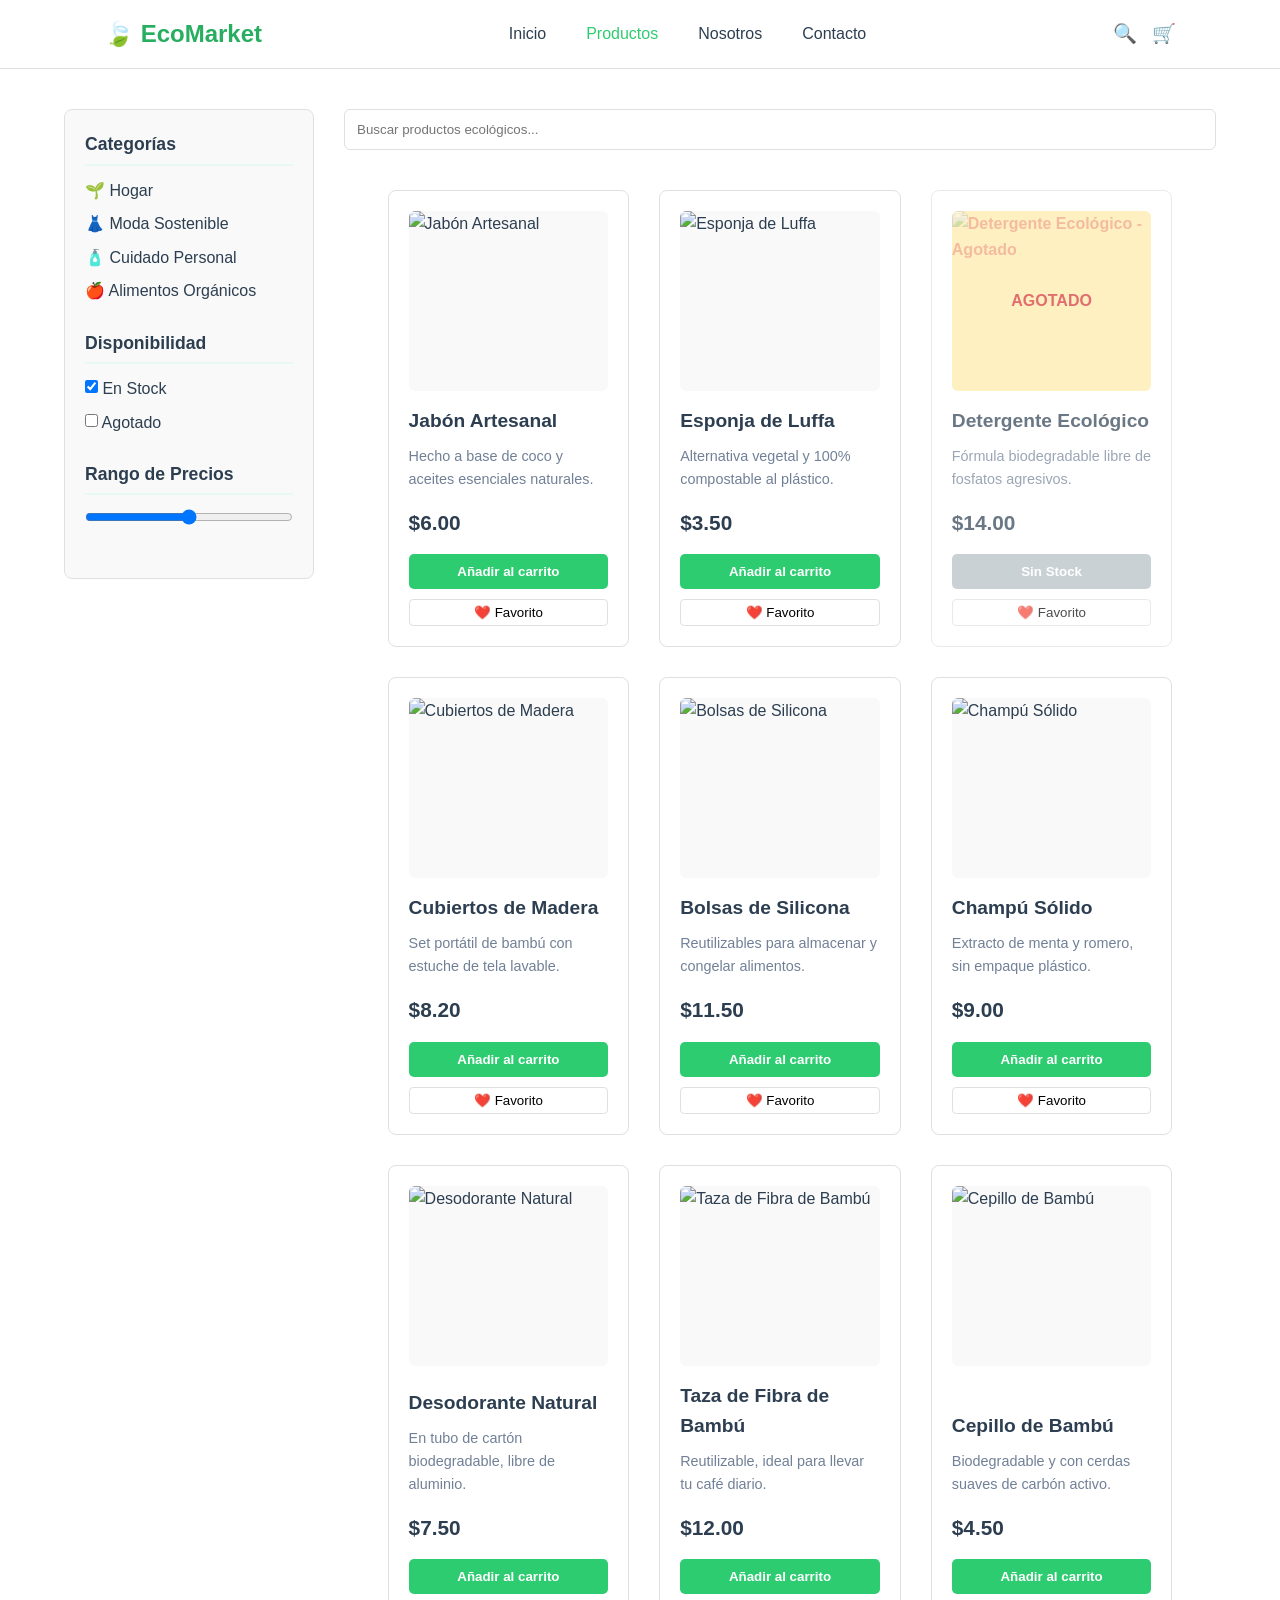
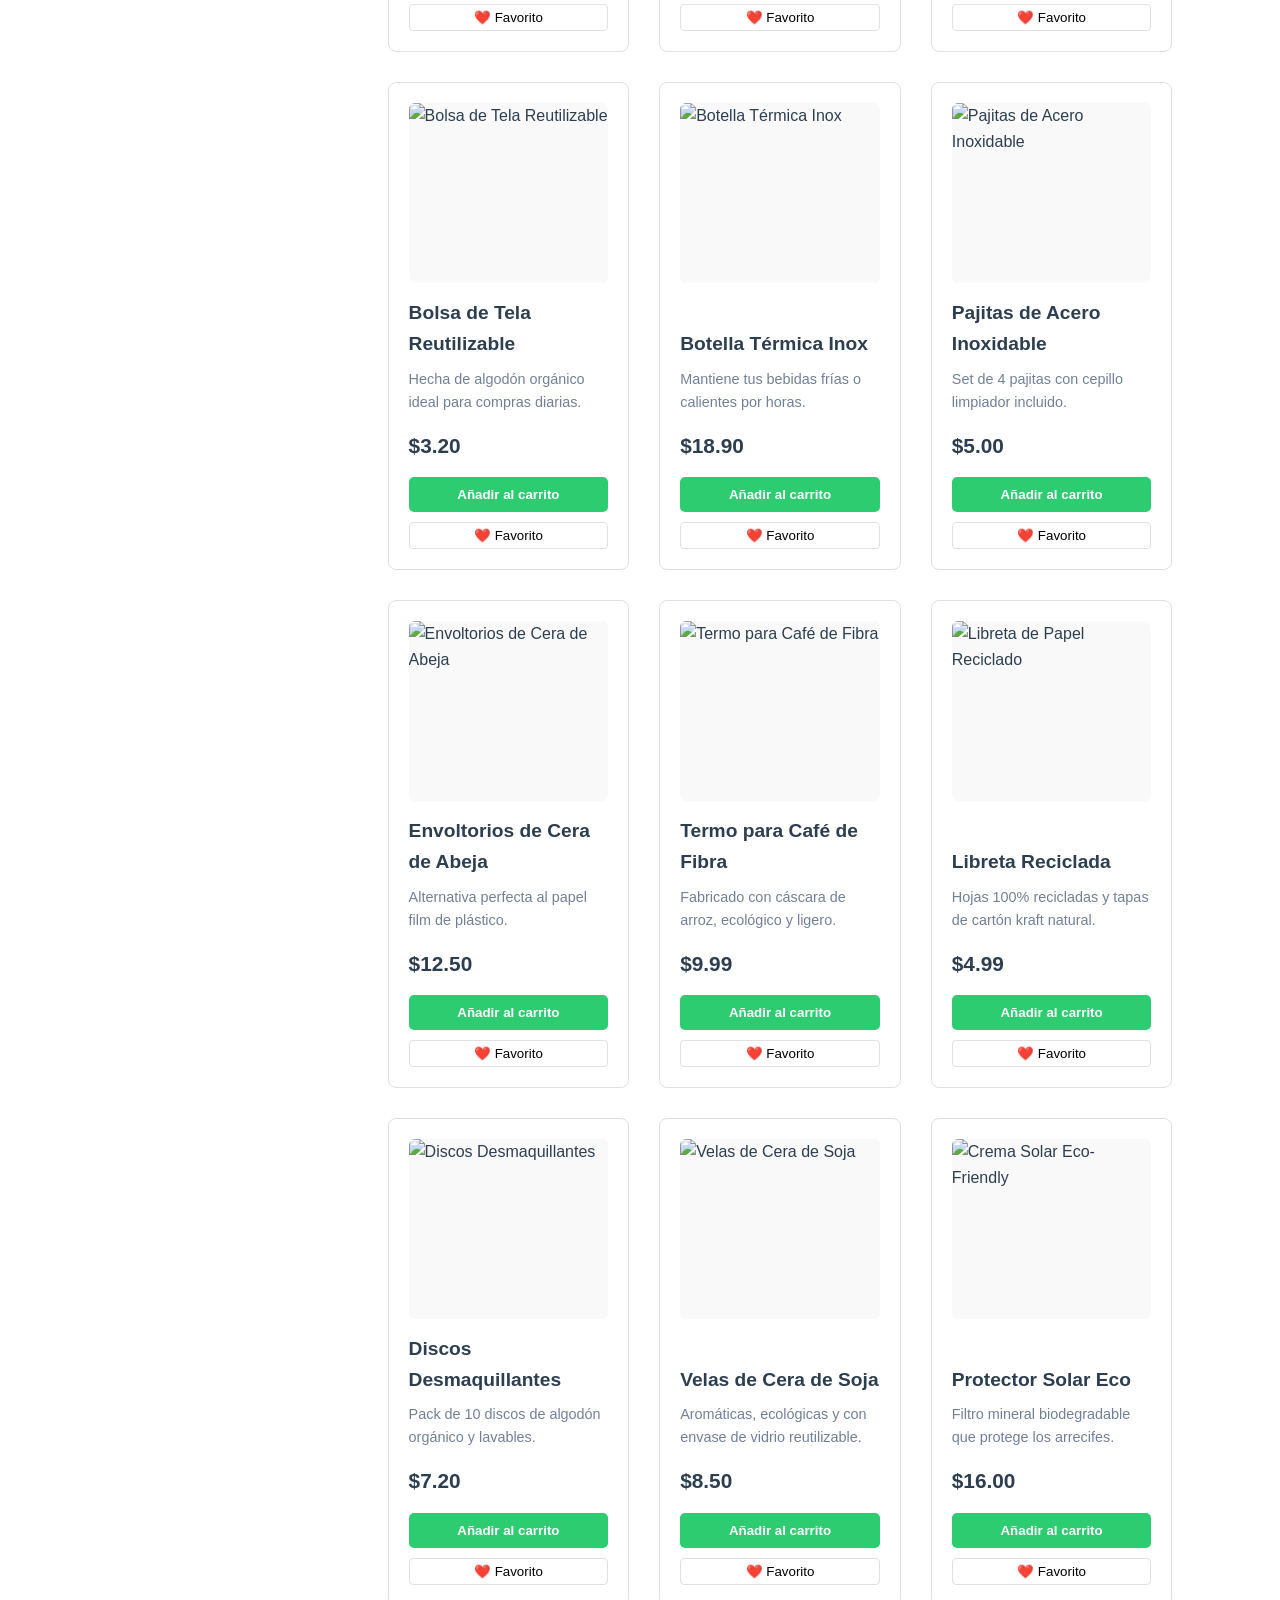
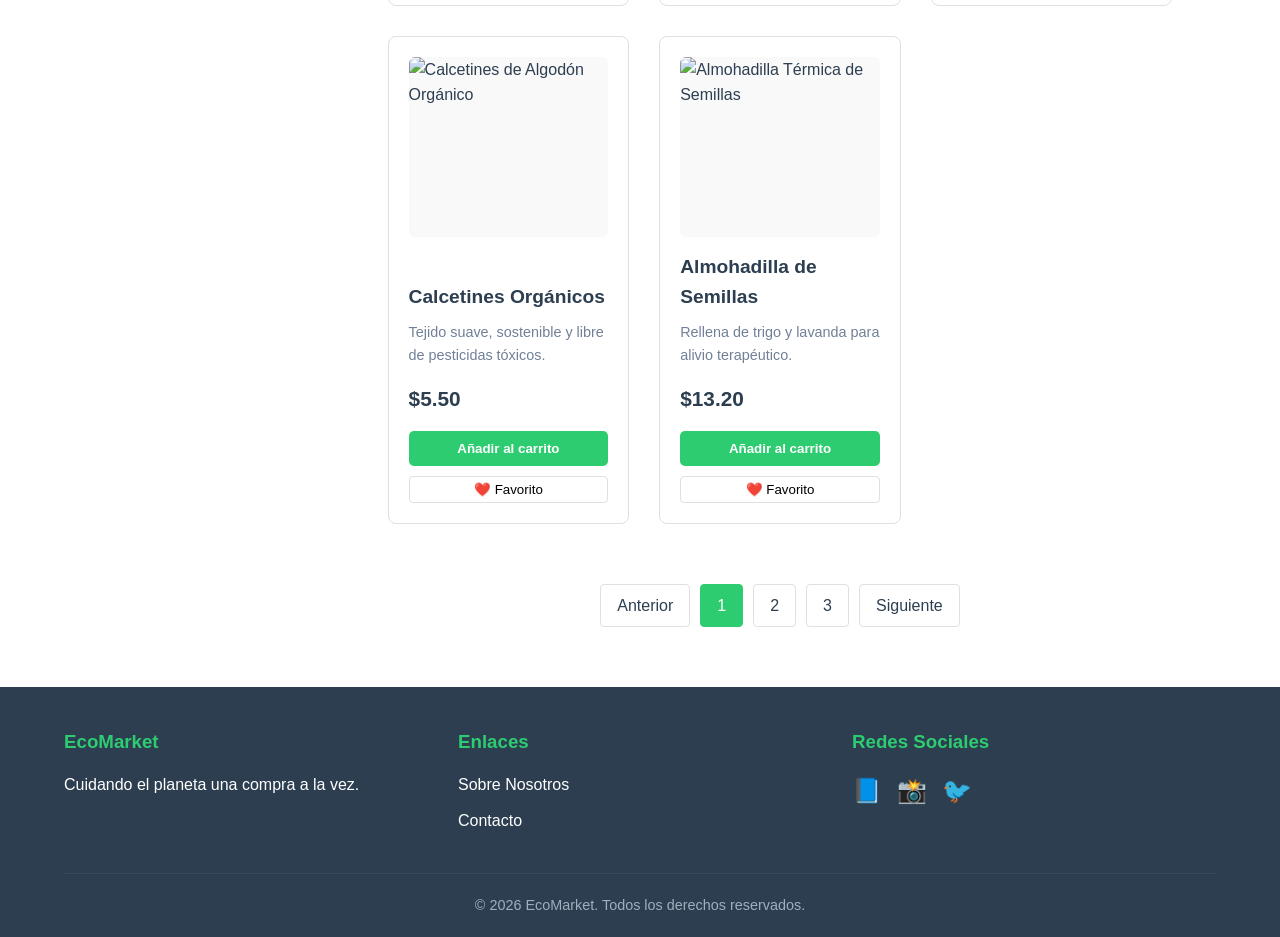
==== views/productos.html @ 6f1f68f2 "Actualizacion dia viernes" ====
<!DOCTYPE html>
<html lang="es">
<head>
    <meta charset="UTF-8">
    <meta name="viewport" content="width=device-width, initial-scale=1.0">
    <title>Catálogo de Productos - EcoMarket</title>
    <link rel="stylesheet" href="../css/main.css">
</head>
<body>

    <header class="main-header">
        <div class="container header-container">
            <div class="logo">🍃 EcoMarket</div>
            <nav class="nav-menu">
                <a href="../index.html" class="nav-link">Inicio</a>
                <a href="productos.html" class="nav-link active">Productos</a>
                <a href="sobre-nosotros.html" class="nav-link">Nosotros</a>
                <a href="contacto.html" class="nav-link">Contacto</a>
            </nav>
            <div class="header-actions">
                <span>🔍</span>
                <span>🛒</span>
            </div>
        </div>
    </header>

    <div class="container catalog-container">
        
        <aside class="sidebar-filters">
            <div class="filter-group">
                <h3>Categorías</h3>
                <ul>
                    <li>🌱 Hogar</li>
                    <li>👗 Moda Sostenible</li>
                    <li>🧴 Cuidado Personal</li>
                    <li>🍎 Alimentos Orgánicos</li>
                </ul>
            </div>
            <div class="filter-group">
                <h3>Disponibilidad</h3>
                <ul>
                    <li><input type="checkbox" checked> En Stock</li>
                    <li><input type="checkbox"> Agotado</li>
                </ul>
            </div>
            <div class="filter-group">
                <h3>Rango de Precios</h3>
                <input type="range" min="0" max="50" style="width: 100%;">
            </div>
        </aside>

        <main>
            <div class="search-bar-container">
                <input type="text" class="search-input" placeholder="Buscar productos ecológicos...">
            </div>

            <div class="product-grid">
                
                <article class="product-card">
                    <div class="product-img">
                        <img src="../imagen/jabon-artesanal.jpg" alt="Jabón Artesanal" class="img-content">
                    </div>
                    <div class="product-info">
                        <h4>Jabón Artesanal</h4>
                        <p class="product-desc">Hecho a base de coco y aceites esenciales naturales.</p>
                        <div class="product-price">$6.00</div>
                        <button class="btn">Añadir al carrito</button>
                        <button class="btn-fav">❤️ Favorito</button>
                    </div>
                </article>

                <article class="product-card">
                    <div class="product-img">
                        <img src="" alt="Esponja de Luffa" class="img-content">
                    </div>
                    <div class="product-info">
                        <h4>Esponja de Luffa</h4>
                        <p class="product-desc">Alternativa vegetal y 100% compostable al plástico.</p>
                        <div class="product-price">$3.50</div>
                        <button class="btn">Añadir al carrito</button>
                        <button class="btn-fav">❤️ Favorito</button>
                    </div>
                </article>

                <article class="product-card" style="opacity: 0.7;">
                    <div class="product-img" style="background-color: #ffeaa7; color: #d63031; font-weight: bold; position: relative;">
                        <img src="../imagen/detergente-ecologico.jpg" alt="Detergente Ecológico - Agotado" class="img-content" style="opacity: 0.4;">
                        <span style="position: absolute; top: 50%; left: 50%; transform: translate(-50%, -50%); z-index: 2;">AGOTADO</span>
                    </div>
                    <div class="product-info">
                        <h4>Detergente Ecológico</h4>
                        <p class="product-desc">Fórmula biodegradable libre de fosfatos agresivos.</p>
                        <div class="product-price">$14.00</div>
                        <button class="btn" style="background-color: #b2bec3; cursor: not-allowed;">Sin Stock</button>
                        <button class="btn-fav">❤️ Favorito</button>
                    </div>
                </article>

                <article class="product-card">
                    <div class="product-img">
                        <img src="../imagen/cubiertos-madera.jpg" alt="Cubiertos de Madera" class="img-content">
                    </div>
                    <div class="product-info">
                        <h4>Cubiertos de Madera</h4>
                        <p class="product-desc">Set portátil de bambú con estuche de tela lavable.</p>
                        <div class="product-price">$8.20</div>
                        <button class="btn">Añadir al carrito</button>
                        <button class="btn-fav">❤️ Favorito</button>
                    </div>
                </article>

                <article class="product-card">
                    <div class="product-img">
                        <img src="../imagen/bolsas-silicona.jpg" alt="Bolsas de Silicona" class="img-content">
                    </div>
                    <div class="product-info">
                        <h4>Bolsas de Silicona</h4>
                        <p class="product-desc">Reutilizables para almacenar y congelar alimentos.</p>
                        <div class="product-price">$11.50</div>
                        <button class="btn">Añadir al carrito</button>
                        <button class="btn-fav">❤️ Favorito</button>
                    </div>
                </article>

                <article class="product-card">
                    <div class="product-img">
                        <img src="../imagen/champu-solido.jpg" alt="Champú Sólido" class="img-content">
                    </div>
                    <div class="product-info">
                        <h4>Champú Sólido</h4>
                        <p class="product-desc">Extracto de menta y romero, sin empaque plástico.</p>
                        <div class="product-price">$9.00</div>
                        <button class="btn">Añadir al carrito</button>
                        <button class="btn-fav">❤️ Favorito</button>
                    </div>
                </article>

                <article class="product-card">
                    <div class="product-img">
                        <img src="../imagen/desodorante-natural.jpg" alt="Desodorante Natural" class="img-content">
                    </div>
                    <div class="product-info">
                        <h4>Desodorante Natural</h4>
                        <p class="product-desc">En tubo de cartón biodegradable, libre de aluminio.</p>
                        <div class="product-price">$7.50</div>
                        <button class="btn">Añadir al carrito</button>
                        <button class="btn-fav">❤️ Favorito</button>
                    </div>
                </article>

                <article class="product-card">
                    <div class="product-img">
                        <img src="../imagen/taza-bambu.jpg" alt="Taza de Fibra de Bambú" class="img-content">
                    </div>
                    <div class="product-info">
                        <h4>Taza de Fibra de Bambú</h4>
                        <p class="product-desc">Reutilizable, ideal para llevar tu café diario.</p>
                        <div class="product-price">$12.00</div>
                        <button class="btn">Añadir al carrito</button>
                        <button class="btn-fav">❤️ Favorito</button>
                    </div>
                </article>

                <article class="product-card">
                    <div class="product-img">
                        <img src="../imagen/cepillo-bambu.jpg" alt="Cepillo de Bambú" class="img-content">
                    </div>
                    <div class="product-info">
                        <h4>Cepillo de Bambú</h4>
                        <p class="product-desc">Biodegradable y con cerdas suaves de carbón activo.</p>
                        <div class="product-price">$4.50</div>
                        <button class="btn">Añadir al carrito</button>
                        <button class="btn-fav">❤️ Favorito</button>
                    </div>
                </article>

                <article class="product-card">
                    <div class="product-img">
                        <img src="../imagen/bolsa-tela.jpg" alt="Bolsa de Tela Reutilizable" class="img-content">
                    </div>
                    <div class="product-info">
                        <h4>Bolsa de Tela Reutilizable</h4>
                        <p class="product-desc">Hecha de algodón orgánico ideal para compras diarias.</p>
                        <div class="product-price">$3.20</div>
                        <button class="btn">Añadir al carrito</button>
                        <button class="btn-fav">❤️ Favorito</button>
                    </div>
                </article>

                <article class="product-card">
                    <div class="product-img">
                        <img src="../imagen/botella-termica.jpg" alt="Botella Térmica Inox" class="img-content">
                    </div>
                    <div class="product-info">
                        <h4>Botella Térmica Inox</h4>
                        <p class="product-desc">Mantiene tus bebidas frías o calientes por horas.</p>
                        <div class="product-price">$18.90</div>
                        <button class="btn">Añadir al carrito</button>
                        <button class="btn-fav">❤️ Favorito</button>
                    </div>
                </article>

                <article class="product-card">
                    <div class="product-img">
                        <img src="../imagen/pajitas-acero.jpg" alt="Pajitas de Acero Inoxidable" class="img-content">
                    </div>
                    <div class="product-info">
                        <h4>Pajitas de Acero Inoxidable</h4>
                        <p class="product-desc">Set de 4 pajitas con cepillo limpiador incluido.</p>
                        <div class="product-price">$5.00</div>
                        <button class="btn">Añadir al carrito</button>
                        <button class="btn-fav">❤️ Favorito</button>
                    </div>
                </article>

                <article class="product-card">
                    <div class="product-img">
                        <img src="../imagen/envoltorios-cera.jpg" alt="Envoltorios de Cera de Abeja" class="img-content">
                    </div>
                    <div class="product-info">
                        <h4>Envoltorios de Cera de Abeja</h4>
                        <p class="product-desc">Alternativa perfecta al papel film de plástico.</p>
                        <div class="product-price">$12.50</div>
                        <button class="btn">Añadir al carrito</button>
                        <button class="btn-fav">❤️ Favorito</button>
                    </div>
                </article>

                <article class="product-card">
                    <div class="product-img">
                        <img src="../imagen/termo-cafe.jpg" alt="Termo para Café de Fibra" class="img-content">
                    </div>
                    <div class="product-info">
                        <h4>Termo para Café de Fibra</h4>
                        <p class="product-desc">Fabricado con cáscara de arroz, ecológico y ligero.</p>
                        <div class="product-price">$9.99</div>
                        <button class="btn">Añadir al carrito</button>
                        <button class="btn-fav">❤️ Favorito</button>
                    </div>
                </article>

                <article class="product-card">
                    <div class="product-img">
                        <img src="../imagen/libreta-reciclada.jpg" alt="Libreta de Papel Reciclado" class="img-content">
                    </div>
                    <div class="product-info">
                        <h4>Libreta Reciclada</h4>
                        <p class="product-desc">Hojas 100% recicladas y tapas de cartón kraft natural.</p>
                        <div class="product-price">$4.99</div>
                        <button class="btn">Añadir al carrito</button>
                        <button class="btn-fav">❤️ Favorito</button>
                    </div>
                </article>

                <article class="product-card">
                    <div class="product-img">
                        <img src="../imagen/discos-desmaquillantes.jpg" alt="Discos Desmaquillantes" class="img-content">
                    </div>
                    <div class="product-info">
                        <h4>Discos Desmaquillantes</h4>
                        <p class="product-desc">Pack de 10 discos de algodón orgánico y lavables.</p>
                        <div class="product-price">$7.20</div>
                        <button class="btn">Añadir al carrito</button>
                        <button class="btn-fav">❤️ Favorito</button>
                    </div>
                </article>

                <article class="product-card">
                    <div class="product-img">
                        <img src="../imagen/velas-soja.jpg" alt="Velas de Cera de Soja" class="img-content">
                    </div>
                    <div class="product-info">
                        <h4>Velas de Cera de Soja</h4>
                        <p class="product-desc">Aromáticas, ecológicas y con envase de vidrio reutilizable.</p>
                        <div class="product-price">$8.50</div>
                        <button class="btn">Añadir al carrito</button>
                        <button class="btn-fav">❤️ Favorito</button>
                    </div>
                </article>

                <article class="product-card">
                    <div class="product-img">
                        <img src="../imagen/crema-solar.jpg" alt="Crema Solar Eco-Friendly" class="img-content">
                    </div>
                    <div class="product-info">
                        <h4>Protector Solar Eco</h4>
                        <p class="product-desc">Filtro mineral biodegradable que protege los arrecifes.</p>
                        <div class="product-price">$16.00</div>
                        <button class="btn">Añadir al carrito</button>
                        <button class="btn-fav">❤️ Favorito</button>
                    </div>
                </article>

                <article class="product-card">
                    <div class="product-img">
                        <img src="../imagen/calcetines-organicos.jpg" alt="Calcetines de Algodón Orgánico" class="img-content">
                    </div>
                    <div class="product-info">
                        <h4>Calcetines Orgánicos</h4>
                        <p class="product-desc">Tejido suave, sostenible y libre de pesticidas tóxicos.</p>
                        <div class="product-price">$5.50</div>
                        <button class="btn">Añadir al carrito</button>
                        <button class="btn-fav">❤️ Favorito</button>
                    </div>
                </article>

                <article class="product-card">
                    <div class="product-img">
                        <img src="../imagen/almohadilla-semillas.jpg" alt="Almohadilla Térmica de Semillas" class="img-content">
                    </div>
                    <div class="product-info">
                        <h4>Almohadilla de Semillas</h4>
                        <p class="product-desc">Rellena de trigo y lavanda para alivio terapéutico.</p>
                        <div class="product-price">$13.20</div>
                        <button class="btn">Añadir al carrito</button>
                        <button class="btn-fav">❤️ Favorito</button>
                    </div>
                </article>

            </div>

            <div class="pagination">
                <a href="#" class="page-link">Anterior</a>
                <a href="#" class="page-link active">1</a>
                <a href="#" class="page-link">2</a>
                <a href="#" class="page-link">3</a>
                <a href="#" class="page-link">Siguiente</a>
            </div>
        </main>
    </div>

    <footer class="main-footer">
        <div class="container footer-grid">
            <div class="footer-section">
                <h3>EcoMarket</h3>
                <p>Cuidando el planeta una compra a la vez.</p>
            </div>
            <div class="footer-section">
                <h3>Enlaces</h3>
                <ul>
                    <li><a href="sobre-nosotros.html">Sobre Nosotros</a></li>
                    <li><a href="contacto.html">Contacto</a></li>
                </ul>
            </div>
            <div class="footer-section">
                <h3>Redes Sociales</h3>
                <div style="font-size: 1.5rem; display: flex; gap: 15px;">
                    <a href="#" class="social-icon">📘</a>
                    <a href="#" class="social-icon">📸</a>
                    <a href="#" class="social-icon">🐦</a>
                </div>
            </div>
        </div>
        <div class="footer-bottom">
            <p>&copy; 2026 EcoMarket. Todos los derechos reservados.</p>
        </div>
    </footer>

</body>
</html>
---- css/main.css ----
/* ==========================================
   1. CONFIGURACIÓN BASE Y VARIABLES
   ========================================== */
   * {
    margin: 0;
    padding: 0;
    box-sizing: border-box;
    font-family: 'Segoe UI', Tahoma, Geneva, Verdana, sans-serif;
}

:root {
    --verde-principal: #2ecc71;
    --verde-oscuro: #27ae60;
    --verde-suave: #e8f8f5;
    --gris-oscuro: #2c3e50;
    --gris-claro: #f9f9f9;
    --blanco: #ffffff;
    --borde: #e0e0e0;
    --alerta-error: #e74c3c;
}

body {
    background-color: var(--blanco);
    color: var(--gris-oscuro);
    line-height: 1.6;
}

a {
    text-decoration: none;
    color: inherit;
}

img {
    max-width: 100%;
    display: block;
}


/* ==========================================
   2. ESTILOS DE TU INICIO (HOME) & HERO
   ========================================== */
.hero {
    background-color: var(--verde-suave); /* Fondo verde clarito */
    padding: 80px 0;
    text-align: center; 
    display: flex;
    flex-direction: column;
    align-items: center;
    justify-content: center;
    width: 100%;
}

.hero-content {
    max-width: 800px; 
    margin: 0 auto;
}

.hero-content h1 {
    font-size: 2.5rem;
    color: var(--gris-oscuro);
    margin-bottom: 15px;
    font-weight: 700;
}

.hero-content p {
    font-size: 1.2rem;
    color: #555555;
    margin-bottom: 25px;
}

.section-title {
    text-align: center;
    margin: 50px 0 30px;
    font-size: 2rem;
    color: var(--gris-oscuro);
    position: relative;
}

.section-title::after {
    content: '';
    display: block;
    width: 60px;
    height: 3px;
    background-color: var(--verde-principal);
    margin: 10px auto 0;
    border-radius: 2px;
}


/* ==========================================
   3. MENÚ DE NAVEGACIÓN SUPERIOR (HEADER)
   ========================================== */
.main-header {
    background-color: var(--blanco);
    border-bottom: 1px solid var(--borde);
    position: sticky;
    top: 0;
    z-index: 1000;
    width: 100%;
}

.header-container {
    display: flex;
    justify-content: space-between; /* Separa el logo, el menú y los iconos */
    align-items: center;
    padding: 15px 5%; /* Deja un espacio limpio a los lados */
    max-width: 1200px;
    margin: 0 auto;
}

.logo {
    font-size: 1.5rem;
    font-weight: bold;
    color: var(--verde-oscuro);
}

.nav-menu {
    display: flex;
    gap: 20px; /* Separa cada enlace del menú */
}

.nav-link {
    font-weight: 500;
    color: var(--gris-oscuro);
    padding: 5px 10px;
    transition: color 0.3s ease;
}

/* Cambia a color verde cuando pasamos el mouse o está activo */
.nav-link:hover, .nav-link.active {
    color: var(--verde-principal);
}

.header-actions {
    display: flex;
    gap: 15px;
    font-size: 1.2rem;
}


/* ==========================================
   4. GRID RESPONSIVO DE PRODUCTOS
   ========================================== */
.product-grid {
    display: grid;
    grid-template-columns: 1fr; /* 1 columna en celulares */
    gap: 30px;
    padding: 20px 5%;
    max-width: 1200px;
    margin: 0 auto;
}

/* Cambia a 2 columnas en tablets */
@media (min-width: 768px) {
    .product-grid {
        grid-template-columns: repeat(2, 1fr);
    }
}

/* Cambia a 3 columnas en computadores grandes */
@media (min-width: 1024px) {
    .product-grid, .home-grid {
        grid-template-columns: repeat(3, 1fr) !important;
    }
}

.product-card {
    background: var(--blanco);
    border: 1px solid var(--borde);
    border-radius: 8px;
    padding: 20px;
    display: flex;
    flex-direction: column;
    justify-content: space-between;
    transition: transform 0.3s ease, box-shadow 0.3s ease;
}

.product-card:hover {
    transform: translateY(-5px);
    box-shadow: 0 10px 20px rgba(0, 0, 0, 0.05);
}

.product-img {
    width: 100%;
    height: 180px;
    background-color: var(--gris-claro);
    display: flex;
    align-items: center;
    justify-content: center;
    overflow: hidden; /* Recorta la imagen si se sale de la caja */
    border-radius: 6px;
    margin-bottom: 15px;
}

/* Ajuste indispensable para tus nuevas imágenes de productos */
.img-content {
    width: 100%;
    height: 100%;
    object-fit: cover; /* Centra y adapta la foto sin deformarla */
}

.product-info h4 {
    margin-bottom: 8px;
    font-size: 1.2rem;
    color: var(--gris-oscuro);
}

.product-desc {
    font-size: 0.9rem;
    color: #718096;
    margin-bottom: 15px;
}

.product-price {
    font-weight: bold;
    color: var(--gris-oscuro);
    font-size: 1.3rem;
    margin-bottom: 15px;
}


/* ==========================================
   5. COMPONENTES: BOTONES, FAVORITOS Y PAGINACIÓN
   ========================================== */
.btn {
    display: inline-block;
    padding: 10px 20px;
    background-color: var(--verde-principal);
    color: var(--blanco);
    border-radius: 5px;
    font-weight: bold;
    text-align: center;
    transition: background-color 0.2s;
    border: none;
    cursor: pointer;
    width: 100%;
}

.btn:hover {
    background-color: var(--verde-oscuro);
}

.btn-fav {
    background: none;
    border: 1px solid var(--borde);
    padding: 5px 10px;
    border-radius: 4px;
    margin-top: 10px;
    cursor: pointer;
    width: 100%;
    transition: all 0.2s;
}

.btn-fav:active { 
    background-color: #ff7675; 
    color: white; 
    border-color: #ff7675;
}

.pagination { 
    display: flex; 
    justify-content: center; 
    gap: 10px; 
    margin-top: 40px; 
}

.page-link {
    padding: 8px 16px;
    border: 1px solid var(--borde);
    border-radius: 4px;
}

.page-link.active, .page-link:hover {
    background-color: var(--verde-principal);
    color: var(--blanco);
    border-color: var(--verde-principal);
}


/* ==========================================
   6. VISTA ESPECÍFICA: ESTRUCTURA DEL CATÁLOGO
   ========================================== */
.catalog-container {
    display: grid;
    grid-template-columns: 1fr;
    gap: 30px;
    margin-top: 40px;
    padding: 0 5%;
}

@media (min-width: 768px) {
    .catalog-container {
        grid-template-columns: 250px 1fr;
    }
}

.sidebar-filters {
    background-color: var(--gris-claro);
    padding: 20px;
    border-radius: 8px;
    border: 1px solid var(--borde);
    height: fit-content;
    position: sticky;
    top: 90px;
}

.filter-group { margin-bottom: 25px; }

.filter-group h3 {
    font-size: 1.1rem;
    margin-bottom: 12px;
    color: var(--gris-oscuro);
    border-bottom: 2px solid var(--verde-suave);
    padding-bottom: 5px;
}

.filter-group ul { list-style: none; }
.filter-group ul li { margin-bottom: 8px; cursor: pointer; }
.filter-group ul li:hover { color: var(--verde-principal); }

.search-bar-container { margin-bottom: 20px; }

.search-input {
    width: 100%;
    padding: 12px;
    border: 1px solid var(--borde);
    border-radius: 6px;
}


/* ==========================================
   7. PIE DE PÁGINA (FOOTER)
   ========================================== */
.main-footer {
    background-color: var(--gris-oscuro);
    color: var(--blanco);
    padding: 40px 5% 20px;
    margin-top: 60px;
    width: 100%;
}

.footer-grid {
    display: grid;
    grid-template-columns: repeat(auto-fit, minmax(250px, 1fr));
    gap: 30px;
    max-width: 1200px;
    margin: 0 auto 30px;
}

.footer-section h3 {
    color: var(--verde-principal);
    margin-bottom: 15px;
}

.footer-section ul {
    list-style: none;
}

.footer-section ul li {
    margin-bottom: 10px;
}

.footer-bottom {
    text-align: center;
    border-top: 1px solid #34495e;
    padding-top: 20px;
    font-size: 0.9rem;
    color: #a0aec0;
}
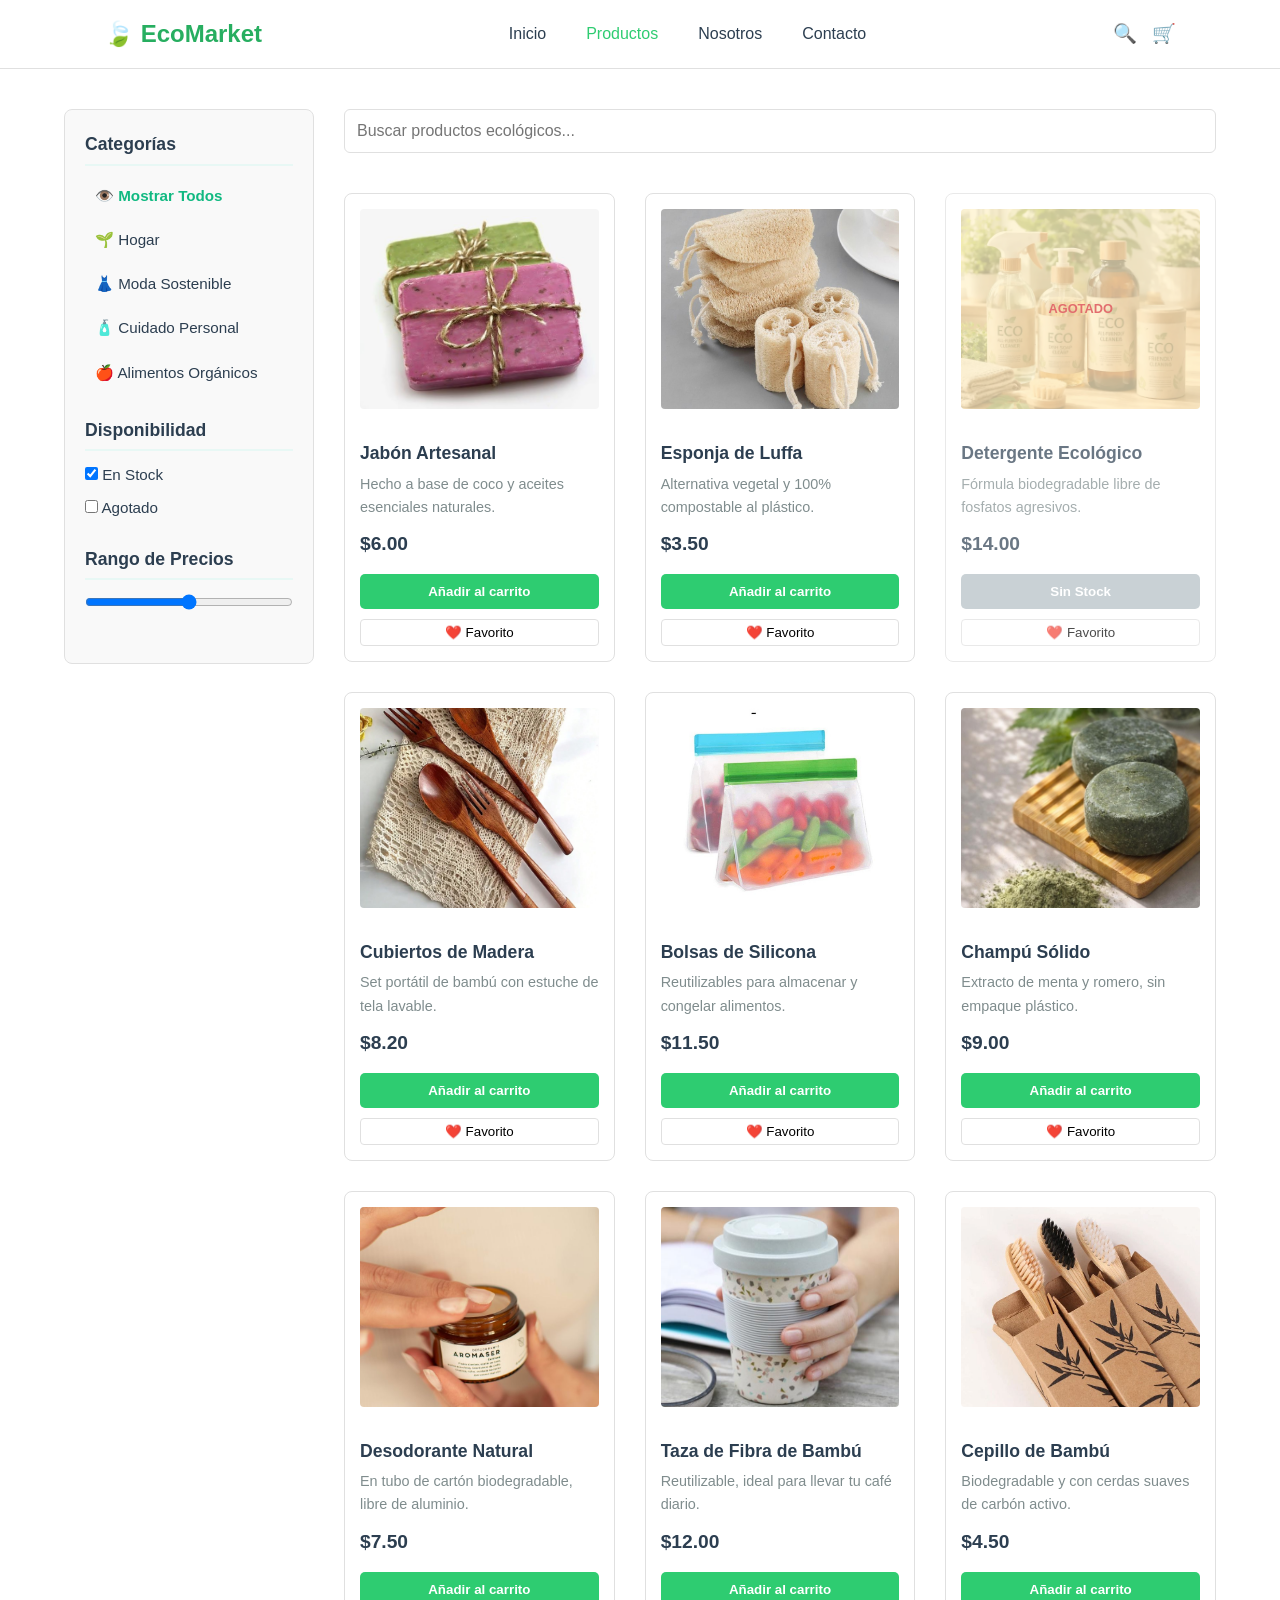
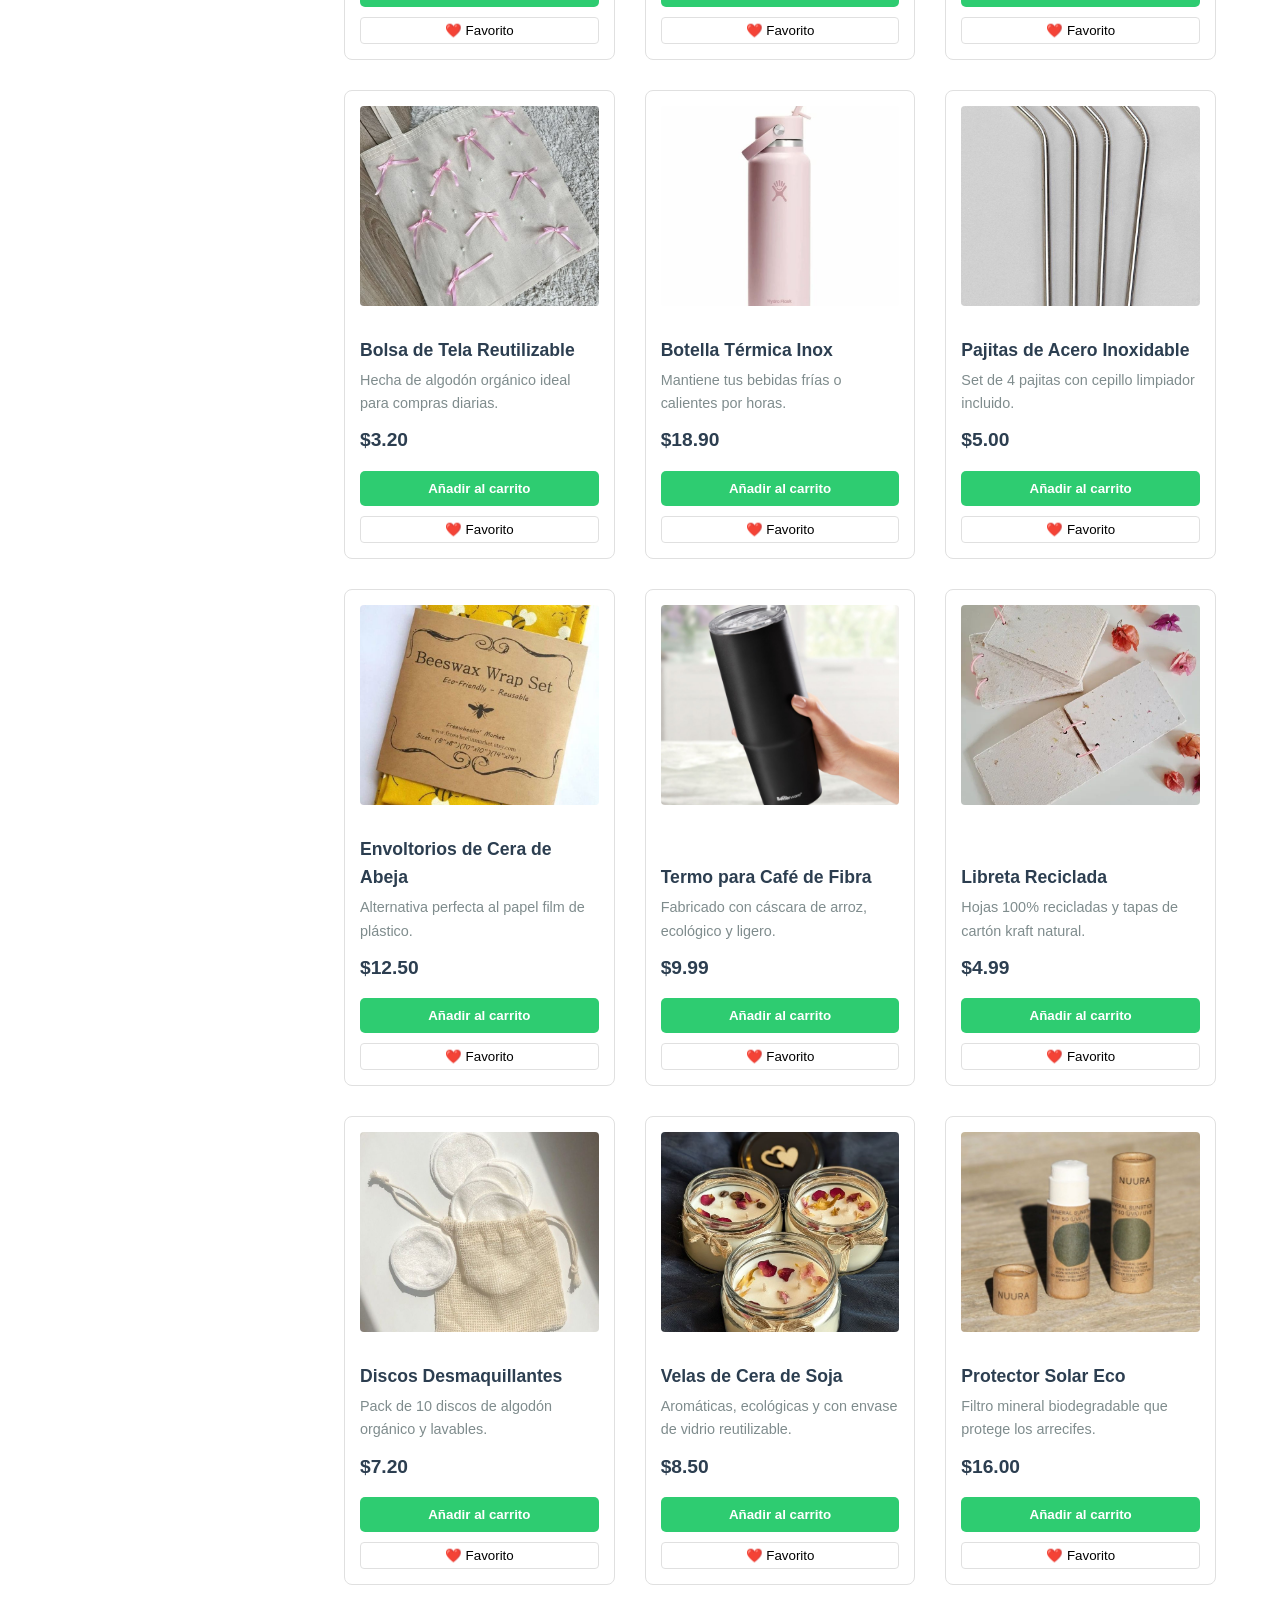
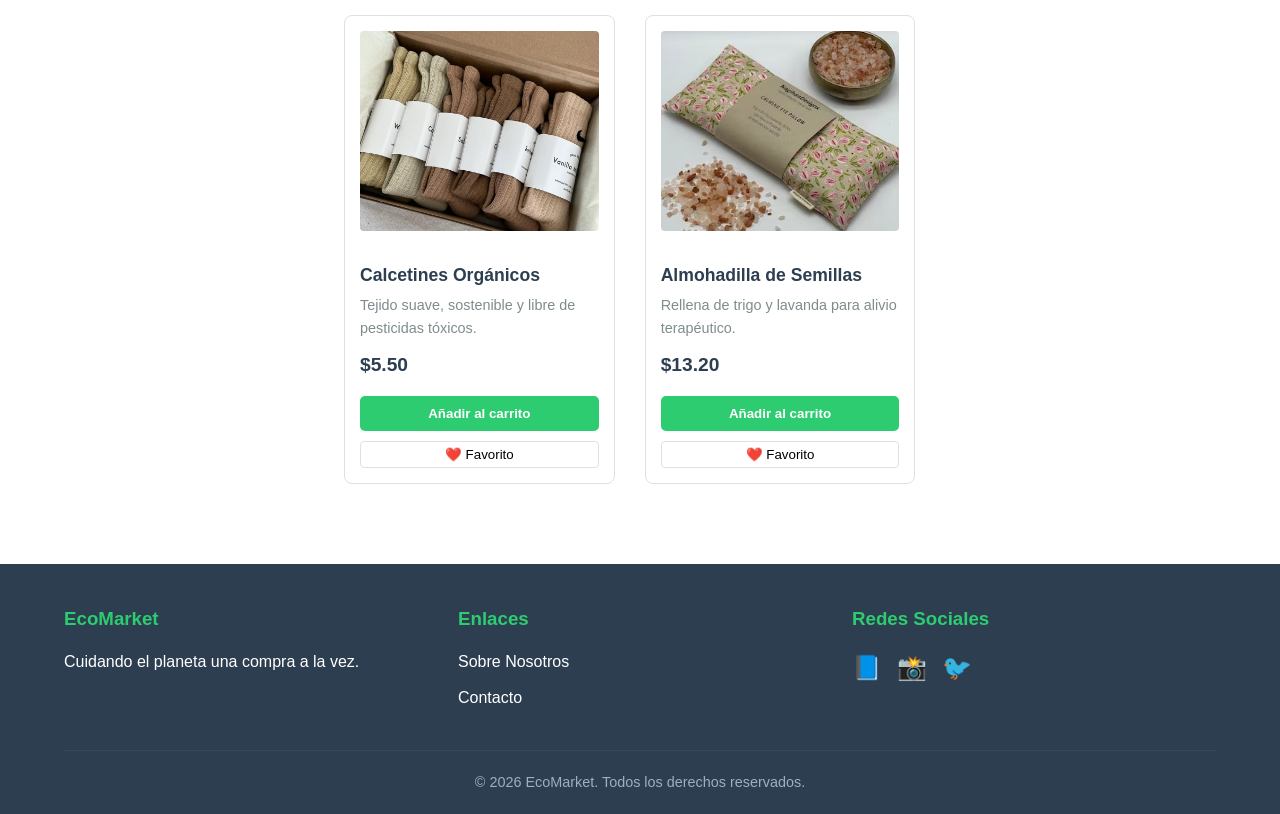
==== commit 0e8fbd10: "Se agregaron algunos botones y detalles" ====
--- a/views/productos.html
+++ b/views/productos.html
@@ -4,9 +4,23 @@
     <meta charset="UTF-8">
     <meta name="viewport" content="width=device-width, initial-scale=1.0">
     <title>Catálogo de Productos - EcoMarket</title>
-    <link rel="stylesheet" href="../css/main.css">
+    <head>
+        <meta charset="UTF-8">
+        <meta name="viewport" content="width=device-width, initial-scale=1.0">
+        <title>Catálogo de Productos - EcoMarket</title>
+        <!-- Asegúrate de tener estas líneas para que cargue todo -->
+        <link rel="stylesheet" href="../css/main.css">
+        <link rel="stylesheet" href="../css/layout.css">
+        <link rel="stylesheet" href="../css/componentes.css">
+    </head>
 </head>
 <body>
+
+    <input type="radio" name="filtro-eco" id="ver-todos" checked>
+    <input type="radio" name="filtro-eco" id="ver-hogar">
+    <input type="radio" name="filtro-eco" id="ver-moda">
+    <input type="radio" name="filtro-eco" id="ver-cuidado">
+    <input type="radio" name="filtro-eco" id="ver-alimentos">
 
     <header class="main-header">
         <div class="container header-container">
@@ -29,11 +43,12 @@
         <aside class="sidebar-filters">
             <div class="filter-group">
                 <h3>Categorías</h3>
-                <ul>
-                    <li>🌱 Hogar</li>
-                    <li>👗 Moda Sostenible</li>
-                    <li>🧴 Cuidado Personal</li>
-                    <li>🍎 Alimentos Orgánicos</li>
+                <ul class="categorias-lista">
+                    <li><label for="ver-todos" class="lbl-cat">👁️ Mostrar Todos</label></li>
+                    <li><label for="ver-hogar" class="lbl-cat">🌱 Hogar</label></li>
+                    <li><label for="ver-moda" class="lbl-cat">👗 Moda Sostenible</label></li>
+                    <li><label for="ver-cuidado" class="lbl-cat">🧴 Cuidado Personal</label></li>
+                    <li><label for="ver-alimentos" class="lbl-cat">🍎 Alimentos Orgánicos</label></li>
                 </ul>
             </div>
             <div class="filter-group">
@@ -56,9 +71,9 @@
 
             <div class="product-grid">
                 
-                <article class="product-card">
-                    <div class="product-img">
-                        <img src="../imagen/jabon-artesanal.jpg" alt="Jabón Artesanal" class="img-content">
+                <article class="product-card cat-cuidado">
+                    <div class="product-img">
+                        <img src="../img/jabon.jpg" alt="Jabón Artesanal" class="img-content">
                     </div>
                     <div class="product-info">
                         <h4>Jabón Artesanal</h4>
@@ -69,9 +84,9 @@
                     </div>
                 </article>
 
-                <article class="product-card">
-                    <div class="product-img">
-                        <img src="" alt="Esponja de Luffa" class="img-content">
+                <article class="product-card cat-hogar">
+                    <div class="product-img">
+                        <img src="../img/esponja.jpg" alt="Esponja de Luffa" class="img-content">
                     </div>
                     <div class="product-info">
                         <h4>Esponja de Luffa</h4>
@@ -82,9 +97,9 @@
                     </div>
                 </article>
 
-                <article class="product-card" style="opacity: 0.7;">
+                <article class="product-card cat-hogar" style="opacity: 0.7;">
                     <div class="product-img" style="background-color: #ffeaa7; color: #d63031; font-weight: bold; position: relative;">
-                        <img src="../imagen/detergente-ecologico.jpg" alt="Detergente Ecológico - Agotado" class="img-content" style="opacity: 0.4;">
+                        <img src="../img/detergente.jpg" alt="Detergente Ecológico - Agotado" class="img-content" style="opacity: 0.4;">
                         <span style="position: absolute; top: 50%; left: 50%; transform: translate(-50%, -50%); z-index: 2;">AGOTADO</span>
                     </div>
                     <div class="product-info">
@@ -96,9 +111,9 @@
                     </div>
                 </article>
 
-                <article class="product-card">
-                    <div class="product-img">
-                        <img src="../imagen/cubiertos-madera.jpg" alt="Cubiertos de Madera" class="img-content">
+                <article class="product-card cat-hogar">
+                    <div class="product-img">
+                        <img src="../img/madera.jpg" alt="Cubiertos de Madera" class="img-content">
                     </div>
                     <div class="product-info">
                         <h4>Cubiertos de Madera</h4>
@@ -109,9 +124,9 @@
                     </div>
                 </article>
 
-                <article class="product-card">
-                    <div class="product-img">
-                        <img src="../imagen/bolsas-silicona.jpg" alt="Bolsas de Silicona" class="img-content">
+                <article class="product-card cat-alimentos">
+                    <div class="product-img">
+                        <img src="../img/bolsas de silicona.jpg" alt="Bolsas de Silicona" class="img-content">
                     </div>
                     <div class="product-info">
                         <h4>Bolsas de Silicona</h4>
@@ -122,9 +137,9 @@
                     </div>
                 </article>
 
-                <article class="product-card">
-                    <div class="product-img">
-                        <img src="../imagen/champu-solido.jpg" alt="Champú Sólido" class="img-content">
+                <article class="product-card cat-cuidado">
+                    <div class="product-img">
+                        <img src="../img/champo solido.jpg" alt="Champú Sólido" class="img-content">
                     </div>
                     <div class="product-info">
                         <h4>Champú Sólido</h4>
@@ -135,9 +150,9 @@
                     </div>
                 </article>
 
-                <article class="product-card">
-                    <div class="product-img">
-                        <img src="../imagen/desodorante-natural.jpg" alt="Desodorante Natural" class="img-content">
+                <article class="product-card cat-cuidado">
+                    <div class="product-img">
+                        <img src="../img/desodorante.jpg" alt="Desodorante Natural" class="img-content">
                     </div>
                     <div class="product-info">
                         <h4>Desodorante Natural</h4>
@@ -148,9 +163,9 @@
                     </div>
                 </article>
 
-                <article class="product-card">
-                    <div class="product-img">
-                        <img src="../imagen/taza-bambu.jpg" alt="Taza de Fibra de Bambú" class="img-content">
+                <article class="product-card cat-hogar">
+                    <div class="product-img">
+                        <img src="../img/taza de bambu.jpg" alt="Taza de Fibra de Bambú" class="img-content">
                     </div>
                     <div class="product-info">
                         <h4>Taza de Fibra de Bambú</h4>
@@ -161,9 +176,9 @@
                     </div>
                 </article>
 
-                <article class="product-card">
-                    <div class="product-img">
-                        <img src="../imagen/cepillo-bambu.jpg" alt="Cepillo de Bambú" class="img-content">
+                <article class="product-card cat-cuidado">
+                    <div class="product-img">
+                        <img src="../img/cepillo.jpg" alt="Cepillo de Bambú" class="img-content">
                     </div>
                     <div class="product-info">
                         <h4>Cepillo de Bambú</h4>
@@ -174,9 +189,9 @@
                     </div>
                 </article>
 
-                <article class="product-card">
-                    <div class="product-img">
-                        <img src="../imagen/bolsa-tela.jpg" alt="Bolsa de Tela Reutilizable" class="img-content">
+                <article class="product-card cat-moda">
+                    <div class="product-img">
+                        <img src="../img/bolsa de algodon.jpg" alt="Bolsa de Tela Reutilizable" class="img-content">
                     </div>
                     <div class="product-info">
                         <h4>Bolsa de Tela Reutilizable</h4>
@@ -187,9 +202,9 @@
                     </div>
                 </article>
 
-                <article class="product-card">
-                    <div class="product-img">
-                        <img src="../imagen/botella-termica.jpg" alt="Botella Térmica Inox" class="img-content">
+                <article class="product-card cat-hogar">
+                    <div class="product-img">
+                        <img src="../img/termo.jpg" alt="Botella Térmica Inox" class="img-content">
                     </div>
                     <div class="product-info">
                         <h4>Botella Térmica Inox</h4>
@@ -200,9 +215,9 @@
                     </div>
                 </article>
 
-                <article class="product-card">
-                    <div class="product-img">
-                        <img src="../imagen/pajitas-acero.jpg" alt="Pajitas de Acero Inoxidable" class="img-content">
+                <article class="product-card cat-hogar">
+                    <div class="product-img">
+                        <img src="../img/pajilla.jpg" alt="Pajitas de Acero Inoxidable" class="img-content">
                     </div>
                     <div class="product-info">
                         <h4>Pajitas de Acero Inoxidable</h4>
@@ -213,9 +228,9 @@
                     </div>
                 </article>
 
-                <article class="product-card">
-                    <div class="product-img">
-                        <img src="../imagen/envoltorios-cera.jpg" alt="Envoltorios de Cera de Abeja" class="img-content">
+                <article class="product-card cat-alimentos">
+                    <div class="product-img">
+                        <img src="../img/envoltorios.jpg" alt="Envoltorios de Cera de Abeja" class="img-content">
                     </div>
                     <div class="product-info">
                         <h4>Envoltorios de Cera de Abeja</h4>
@@ -226,9 +241,9 @@
                     </div>
                 </article>
 
-                <article class="product-card">
-                    <div class="product-img">
-                        <img src="../imagen/termo-cafe.jpg" alt="Termo para Café de Fibra" class="img-content">
+                <article class="product-card cat-hogar">
+                    <div class="product-img">
+                        <img src="../img/termo cafe.jpg" alt="Termo para Café de Fibra" class="img-content">
                     </div>
                     <div class="product-info">
                         <h4>Termo para Café de Fibra</h4>
@@ -239,9 +254,9 @@
                     </div>
                 </article>
 
-                <article class="product-card">
-                    <div class="product-img">
-                        <img src="../imagen/libreta-reciclada.jpg" alt="Libreta de Papel Reciclado" class="img-content">
+                <article class="product-card cat-hogar">
+                    <div class="product-img">
+                        <img src="../img/libreta.jpg" alt="Libreta de Papel Reciclado" class="img-content">
                     </div>
                     <div class="product-info">
                         <h4>Libreta Reciclada</h4>
@@ -252,9 +267,9 @@
                     </div>
                 </article>
 
-                <article class="product-card">
-                    <div class="product-img">
-                        <img src="../imagen/discos-desmaquillantes.jpg" alt="Discos Desmaquillantes" class="img-content">
+                <article class="product-card cat-cuidado">
+                    <div class="product-img">
+                        <img src="../img/disco desmaquillante.jpg" alt="Discos Desmaquillantes" class="img-content">
                     </div>
                     <div class="product-info">
                         <h4>Discos Desmaquillantes</h4>
@@ -265,9 +280,9 @@
                     </div>
                 </article>
 
-                <article class="product-card">
-                    <div class="product-img">
-                        <img src="../imagen/velas-soja.jpg" alt="Velas de Cera de Soja" class="img-content">
+                <article class="product-card cat-hogar">
+                    <div class="product-img">
+                        <img src="../img/velas de soja.jpg" alt="Velas de Cera de Soja" class="img-content">
                     </div>
                     <div class="product-info">
                         <h4>Velas de Cera de Soja</h4>
@@ -278,9 +293,9 @@
                     </div>
                 </article>
 
-                <article class="product-card">
-                    <div class="product-img">
-                        <img src="../imagen/crema-solar.jpg" alt="Crema Solar Eco-Friendly" class="img-content">
+                <article class="product-card cat-cuidado">
+                    <div class="product-img">
+                        <img src="../img/protector solar.jpg" alt="Crema Solar Eco-Friendly" class="img-content">
                     </div>
                     <div class="product-info">
                         <h4>Protector Solar Eco</h4>
@@ -291,9 +306,9 @@
                     </div>
                 </article>
 
-                <article class="product-card">
-                    <div class="product-img">
-                        <img src="../imagen/calcetines-organicos.jpg" alt="Calcetines de Algodón Orgánico" class="img-content">
+                <article class="product-card cat-moda">
+                    <div class="product-img">
+                        <img src="../img/calcetines.jpg" alt="Calcetines de Algodón Orgánico" class="img-content">
                     </div>
                     <div class="product-info">
                         <h4>Calcetines Orgánicos</h4>
@@ -304,9 +319,9 @@
                     </div>
                 </article>
 
-                <article class="product-card">
-                    <div class="product-img">
-                        <img src="../imagen/almohadilla-semillas.jpg" alt="Almohadilla Térmica de Semillas" class="img-content">
+                <article class="product-card cat-cuidado">
+                    <div class="product-img">
+                        <img src="../img/almohadillas.jpg" alt="Almohadilla Técnico de Semillas" class="img-content">
                     </div>
                     <div class="product-info">
                         <h4>Almohadilla de Semillas</h4>
@@ -317,14 +332,6 @@
                     </div>
                 </article>
 
-            </div>
-
-            <div class="pagination">
-                <a href="#" class="page-link">Anterior</a>
-                <a href="#" class="page-link active">1</a>
-                <a href="#" class="page-link">2</a>
-                <a href="#" class="page-link">3</a>
-                <a href="#" class="page-link">Siguiente</a>
             </div>
         </main>
     </div>
--- a/css/main.css
+++ b/css/main.css
@@ -348,7 +348,7 @@
 }
 
 .footer-section h3 {
-    color: var(--verde-principal);
+    color: var(--verde-principal);  
     margin-bottom: 15px;
 }
 
@@ -366,4 +366,156 @@
     padding-top: 20px;
     font-size: 0.9rem;
     color: #a0aec0;
+}
+
+/* ==========================================
+   8. VISTA ESPECÍFICA: SOBRE NOSOTROS
+   ========================================== */
+   .main-content-about {
+    padding: 20px 5%;
+    max-width: 1200px;
+    margin: 0 auto;
+}
+
+/* Estructura Historia (Flexbox adaptable) */
+.history-section {
+    display: flex;
+    flex-direction: column;
+    gap: 40px;
+    margin: 40px 0 60px;
+    align-items: center;
+}
+
+.history-image {
+    width: 100%;
+    height: 300px;
+    background-color: var(--gris-claro);
+    border-radius: 8px;
+    overflow: hidden;
+}
+
+.history-text h2 {
+    font-size: 2.5rem;
+    color: var(--verde-oscuro);
+    margin-bottom: 20px;
+}
+
+.history-text p {
+    margin-bottom: 15px;
+    font-size: 1.1rem;
+    color: #555555;
+}
+
+/* Pilares en cuadrícula */
+.principles-grid {
+    display: grid;
+    grid-template-columns: 1fr;
+    gap: 25px;
+    margin-bottom: 60px;
+}
+
+.principle-item {
+    background-color: var(--gris-claro);
+    border: 1px solid var(--borde);
+    padding: 30px 20px;
+    text-align: center;
+    border-radius: 8px;
+    transition: transform 0.3s ease;
+}
+
+.principle-item:hover {
+    transform: translateY(-5px);
+    border-color: var(--verde-principal);
+}
+
+.principle-icon {
+    font-size: 2.5rem;
+    display: block;
+    margin-bottom: 15px;
+}
+
+.principle-item h3 {
+    margin-bottom: 10px;
+    color: var(--gris-oscuro);
+}
+
+/* Bloque de Testimonios (Desplazamiento horizontal en móvil) */
+.testimonials-section {
+    margin: 60px 0;
+}
+
+.testimonials-slider {
+    display: flex;
+    gap: 20px;
+    overflow-x: auto;
+    padding: 20px 5px;
+    scroll-snap-type: x mandatory;
+    scrollbar-width: none; /* Oculta barra en Firefox */
+}
+
+.testimonials-slider::-webkit-scrollbar {
+    display: none; /* Oculta barra en Chrome/Safari */
+}
+
+.testimonial-card {
+    background: var(--blanco);
+    border: 1px solid var(--borde);
+    padding: 25px;
+    border-radius: 8px;
+    min-width: 280px;
+    flex: 1 0 280px;
+    scroll-snap-align: start;
+    box-shadow: 0 4px 6px rgba(0,0,0,0.02);
+}
+
+.stars {
+    color: #f1c40f;
+    margin-bottom: 10px;
+    font-size: 1.1rem;
+}
+
+.slider-hint {
+    text-align: center;
+    font-size: 0.9rem;
+    color: #7f8c8d;
+    margin-top: 15px;
+}
+
+/* ==========================================
+   9. MEDIA QUERIES PARA SOBRE NOSOTROS
+   ========================================== */
+@media (min-width: 768px) {
+    /* Historia lado a lado en tablets y PC */
+    .history-section {
+        flex-direction: row;
+    }
+    
+    .history-image, .history-text {
+        flex: 1;
+        width: 50%;
+    }
+
+    .history-image {
+        height: 400px;
+    }
+
+    .principles-grid {
+        grid-template-columns: repeat(2, 1fr);
+    }
+}
+
+@media (min-width: 1024px) {
+    .principles-grid {
+        grid-template-columns: repeat(4, 1fr);
+    }
+
+    .testimonials-slider {
+        overflow-x: visible;
+        display: grid;
+        grid-template-columns: repeat(4, 1fr);
+    }
+    
+    .slider-hint {
+        display: none; 
+    }
 }
--- a/css/layout.css
+++ b/css/layout.css
@@ -0,0 +1,85 @@
+.catalog-container {
+    display: grid;
+    grid-template-columns: 1fr;
+    gap: 30px;
+    margin-top: 40px;
+}
+
+/* Cuando la pantalla es grande (Escritorio), se divide en 2 columnas */
+@media (min-width: 768px) {
+    .catalog-container {
+        grid-template-columns: 250px 1fr;
+    }
+}
+
+/* Barra lateral de filtros fija (Sticky) */
+.sidebar-filters {
+    background-color: var(--gris-claro);
+    padding: 20px;
+    border-radius: 8px;
+    border: 1px solid var(--borde);
+    height: fit-content;
+    position: sticky;
+    top: 90px; /* Se queda quieta abajo del menú de navegación */
+}
+
+.filter-group {
+    margin-bottom: 25px;
+}
+
+.filter-group h3 {
+    font-size: 1.1rem;
+    margin-bottom: 12px;
+    color: var(--gris-oscuro);
+    border-bottom: 2px solid var(--verde-suave);
+    padding-bottom: 5px;
+}
+
+.filter-group ul {
+    list-style: none;
+}
+
+.filter-group ul li {
+    margin-bottom: 8px;
+    font-size: 0.95rem;
+    cursor: pointer;
+}
+
+.filter-group ul li:hover {
+    color: var(--verde-principal);
+}
+
+/* Buscador Superior Estilizado */
+.search-bar-container {
+    margin-bottom: 20px;
+}
+
+.search-input {
+    width: 100%;
+    padding: 12px;
+    border: 1px solid var(--borde);
+    border-radius: 6px;
+    font-size: 1rem;
+}
+
+/* Contenedor principal de la página de contacto */
+.contact-container {
+    max-width: 650px;
+    margin: 40px auto;
+    padding: 0 20px;
+}
+
+/* Tarjeta del formulario */
+.contact-form-section {
+    background-color: #ffffff;
+    border-radius: 12px;
+    padding: 40px;
+    box-shadow: 0 8px 24px rgba(0, 0, 0, 0.05);
+    border: 1px solid #e2e8f0;
+}
+
+.contact-form-section h2 {
+    color: #1e293b;
+    font-size: 2rem;
+    margin-bottom: 10px;
+}
--- a/css/componentes.css
+++ b/css/componentes.css
@@ -0,0 +1,224 @@
+/* Botones (CTA) */
+.btn {
+    display: inline-block;
+    padding: 10px 25px;
+    background-color: var(--verde-principal);
+    color: var(--blanco);
+    border-radius: 5px;
+    font-weight: bold;
+    border: none;
+    cursor: pointer;
+    text-align: center;
+}
+
+.btn:hover {
+    background-color: var(--verde-oscuro);
+}
+
+/* Tarjetas de Producto */
+.product-grid {
+    display: grid;
+    grid-template-columns: repeat(1, 1fr);
+    gap: 30px;
+    padding: 20px 0;
+}
+
+/* Responsividad del Grid mediante Media Queries (Mobile First) */
+@media (min-width: 768px) {
+    .product-grid { grid-template-columns: repeat(2, 1fr); }
+}
+
+@media (min-width: 1024px) {
+    .product-grid { grid-template-columns: repeat(4, 1fr); }
+    .home-grid { grid-template-columns: repeat(3, 1fr); } /* Para el inicio que pide 6 */
+}
+
+.product-card {
+    background: var(--blanco);
+    border: 1px solid var(--borde);
+    border-radius: 8px;
+    overflow: hidden;
+    padding: 15px;
+    display: flex;
+    flex-direction: column;
+    justify-content: space-between;
+}
+
+.product-img {
+    width: 100%;
+    height: 200px;
+    background-color: var(--gris-claro); /* Simula la carga de imagen */
+    display: flex;
+    align-items: center;
+    justify-content: center;
+    color: #bbb;
+    font-size: 0.8rem;
+    border-radius: 4px;
+}
+
+.product-info h4 {
+    margin: 15px 0 5px;
+    font-size: 1.1rem;
+}
+
+.product-desc {
+    font-size: 0.9rem;
+    color: #7f8c8d;
+    margin-bottom: 10px;
+}
+
+.product-price {
+    font-weight: bold;
+    color: var(--gris-oscuro);
+    font-size: 1.2rem;
+    margin-bottom: 15px;
+}
+
+/* Inputs de Formulario con Validación CSS Visual */
+.form-group {
+    margin-bottom: 20px;
+}
+
+.form-group label {
+    display: block;
+    margin-bottom: 5px;
+    font-weight: 500;
+}
+
+.form-control {
+    width: 100%;
+    padding: 12px;
+    border: 2px solid var(--borde);
+    border-radius: 5px;
+    outline: none;
+}
+
+/* Validación sin JavaScript */
+.form-control:required:focus:valid {
+    border-color: var(--verde-principal);
+}
+
+.form-control:required:focus:invalid {
+    border-color: var(--alerta-error);
+}
+
+/* Grupos de formulario */
+.form-group {
+    margin-bottom: 22px;
+    display: flex;
+    flex-direction: column;
+}
+
+.form-group label {
+    font-weight: 600;
+    font-size: 0.9rem;
+    color: #334155;
+    margin-bottom: 8px;
+}
+
+/* Inputs y Textarea */
+.form-control {
+    width: 100%;
+    padding: 12px 16px;
+    font-size: 1rem;
+    border: 1px solid #cbd5e1;
+    border-radius: 8px;
+    background-color: #f8fafc;
+    color: #334155;
+    transition: all 0.3s ease;
+    box-sizing: border-box;
+    font-family: inherit;
+}
+
+/* Efecto Focus: Limpio y verde moderno */
+.form-control:focus {
+    outline: none;
+    border-color: #10b981; /* Verde brillante moderno */
+    background-color: #ffffff;
+    box-shadow: 0 0 0 4px rgba(16, 185, 129, 0.1);
+}
+
+/* Ajuste específico para el área de texto */
+textarea.form-control {
+    resize: vertical;
+    min-height: 120px;
+}
+
+/* Botón de Enviar (Estilo EcoMarket) */
+.btn-primary {
+    display: inline-block;
+    width: 100%;
+    padding: 14px;
+    font-size: 1rem;
+    font-weight: 600;
+    color: #ffffff;
+    background-color: #059669; /* Verde esmeralda principal */
+    border: none;
+    border-radius: 8px;
+    cursor: pointer;
+    transition: background-color 0.3s ease, transform 0.1s ease;
+    text-align: center;
+}
+
+/* Hover con contraste Borgoña para destacar */
+.btn-primary:hover {
+    background-color: #800020; /* Elegante toque borgoña al interactuar */
+}
+
+.btn-primary:active {
+    transform: scale(0.98);
+}
+
+/* Ocultar los inputs tipo radio de la vista del usuario */
+input[type="radio"][name="filtro-eco"] {
+    display: none;
+}
+
+/* El menú lateral de categorías usará puntero de mano */
+.lbl-cat {
+    display: block;
+    cursor: pointer;
+    padding: 6px 10px;
+    border-radius: 4px;
+    transition: background 0.2s, color 0.2s;
+}
+
+.lbl-cat:hover {
+    background-color: #f1f5f9;
+}
+
+/* ========================================================
+   REGLAS DE FILTRADO CSS PURO
+   ======================================================== */
+
+/* Si se selecciona HOGAR, oculta los que NO sean de hogar */
+#ver-hogar:checked ~ .catalog-container .product-grid .product-card:not(.cat-hogar) {
+    display: none;
+}
+
+/* Si se selecciona MODA, oculta los que NO sean de moda */
+#ver-moda:checked ~ .catalog-container .product-grid .product-card:not(.cat-moda) {
+    display: none;
+}
+
+/* Si se selecciona CUIDADO, oculta los que NO sean de cuidado */
+#ver-cuidado:checked ~ .catalog-container .product-grid .product-card:not(.cat-cuidado) {
+    display: none;
+}
+
+/* Si se selecciona ALIMENTOS, oculta los que NO sean de alimentos */
+#ver-alimentos:checked ~ .catalog-container .product-grid .product-card:not(.cat-alimentos) {
+    display: none;
+}
+
+/* ========================================================
+   EFECTO VISUAL: PINTAR EL BOTÓN ACTIVO EN LA BARRA LATERAL
+   ======================================================== */
+#ver-todos:checked ~ .catalog-container [for="ver-todos"],
+#ver-hogar:checked ~ .catalog-container [for="ver-hogar"],
+#ver-moda:checked ~ .catalog-container [for="ver-moda"],
+#ver-cuidado:checked ~ .catalog-container [for="ver-cuidado"],
+#ver-alimentos:checked ~ .catalog-container [for="ver-alimentos"] {
+    color: #10b981; /* Resalta con tu color verde EcoMarket */
+    font-weight: bold;
+}
